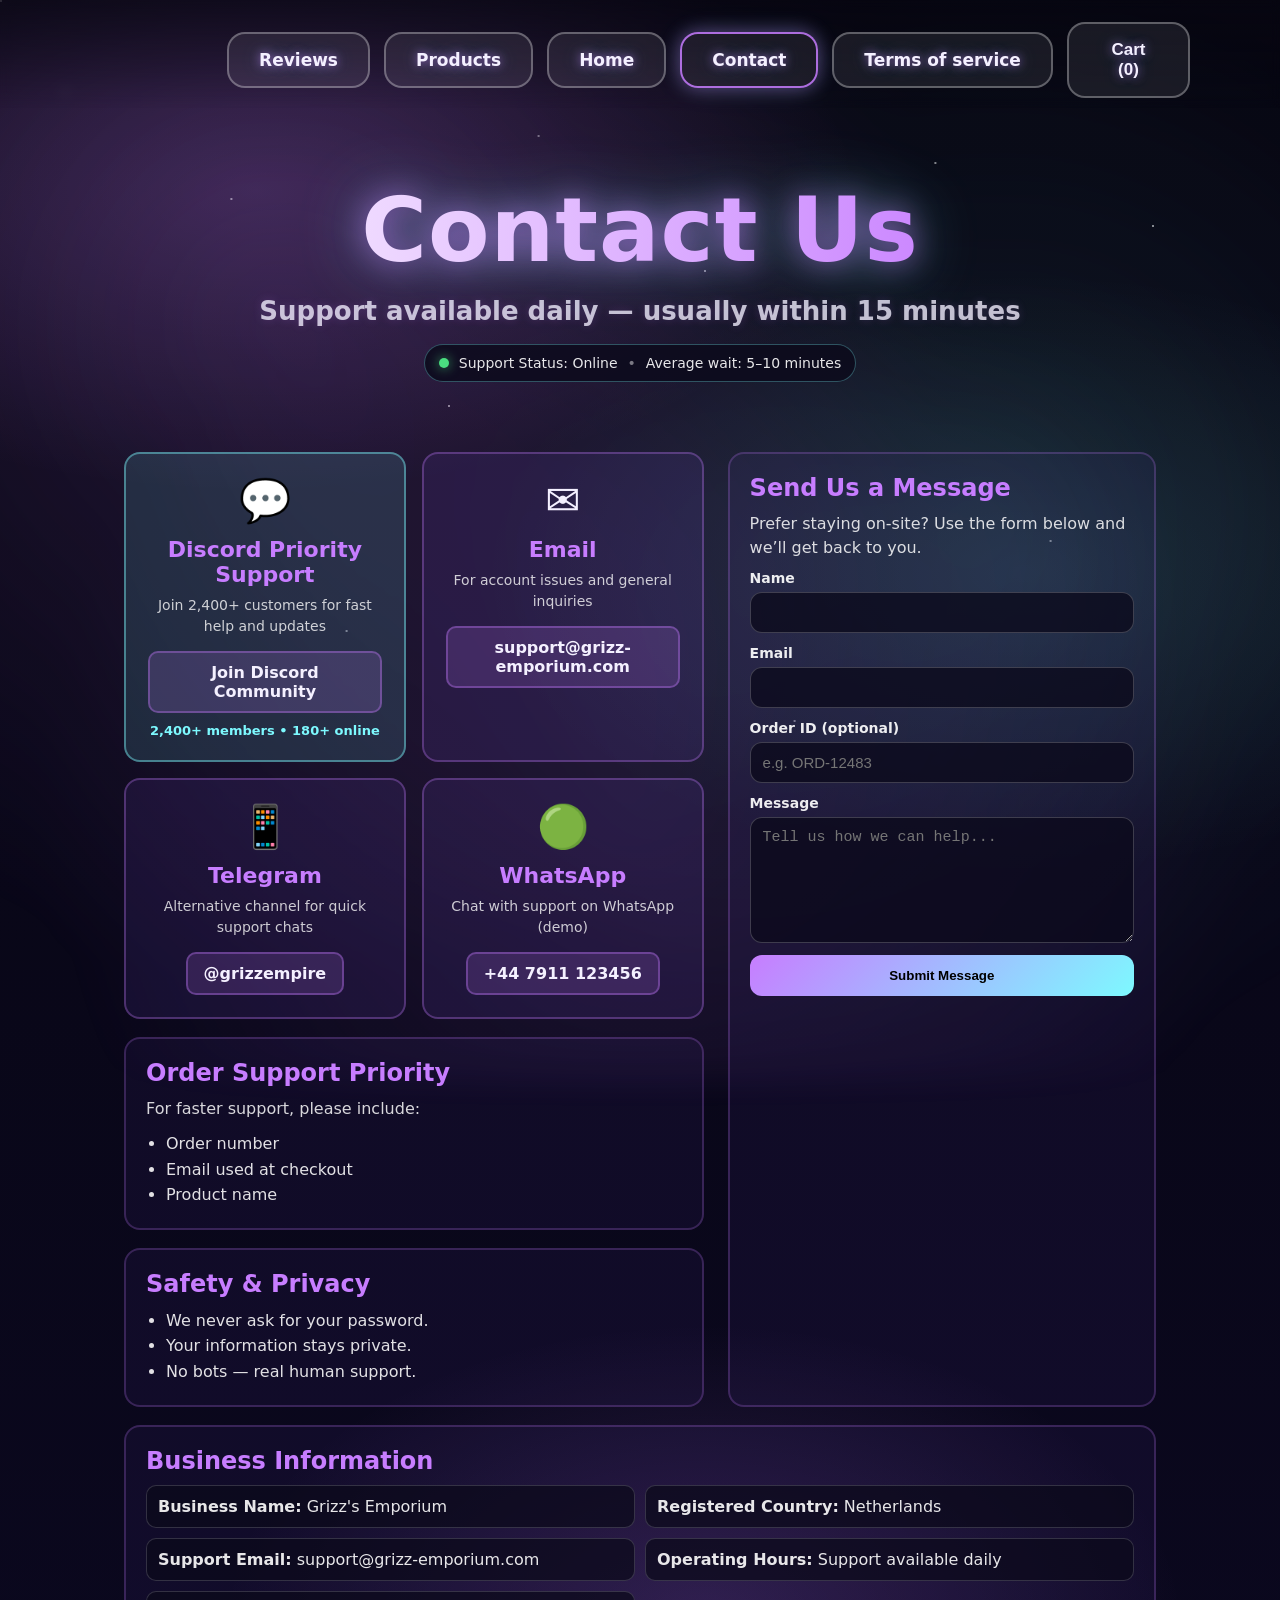
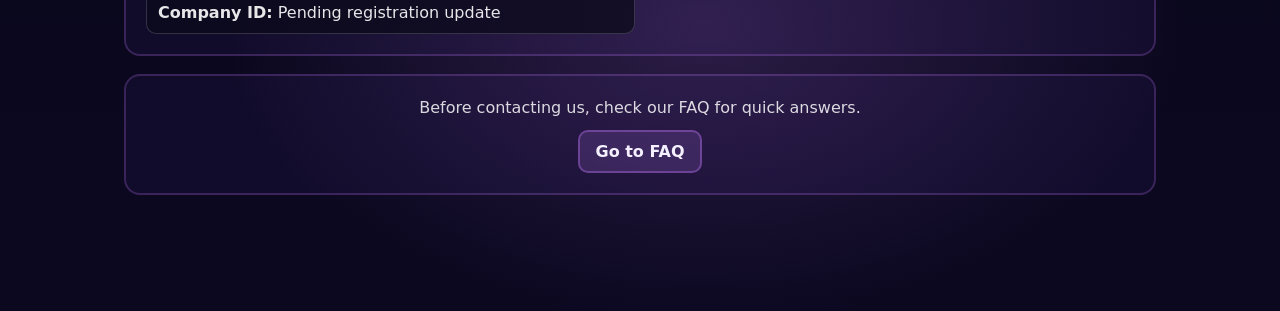
==== contact.html @ 75deea68 "Add contact.html for customer support information" ====
<!DOCTYPE html>
<html lang="en">
<head>
  <meta charset="UTF-8" />
  <title>Contact — Grizz's Emporium</title>
  <meta name="viewport" content="width=device-width, initial-scale=1.0" />
  <link rel="stylesheet" href="../Css/base.css">
  <link rel="stylesheet" href="../Css/nav.css">
  <link rel="stylesheet" href="../Css/modal.css">
  <link rel="stylesheet" href="../Css/contact.css">
</head>
<body>
  <header class="topbar">
    <nav class="nav">
      <div class="nav-spacer"></div>

      <div class="nav-links">
        <a class="nav-pill" href="review.html">Reviews</a>
        <a class="nav-pill" href="products.html">Products</a>
        <a class="nav-pill" href="index.html">Home</a>
        <a class="nav-pill is-active" href="contact.html">Contact</a>
        <a class="nav-pill" href="tos.html">Terms of service</a>
      </div>

      <button class="nav-pill nav-cart" id="cartPill" type="button">Cart (0)</button>
    </nav>
  </header>

  <main class="page">
    <section class="hero">
      <h1 class="title">Contact Us</h1>
      <p class="subtitle">Support available daily — usually within 15 minutes</p>
      <div class="status-pill" id="supportStatusPill">
        <span class="status-dot" aria-hidden="true"></span>
        <span id="supportStatusText">Support Status: Online</span>
        <span class="status-sep">•</span>
        <span id="supportWaitText">Average wait: 5–10 minutes</span>
      </div>
    </section>

    <section class="contact-section">
      <div class="contact-grid">
        <div class="contact-left">
          <div class="contact-container">
            <div class="contact-card contact-card-primary">
              <div class="contact-icon">💬</div>
              <h3>Discord Priority Support</h3>
              <p>Join 2,400+ customers for fast help and updates</p>
              <a href="https://discord.gg/grizzempire" target="_blank" rel="noopener noreferrer" class="contact-link">Join Discord Community</a>
              <div class="contact-metrics">2,400+ members • 180+ online</div>
            </div>

            <div class="contact-card">
              <div class="contact-icon">✉️</div>
              <h3>Email</h3>
              <p>For account issues and general inquiries</p>
              <a href="mailto:support@grizz-emporium.com" class="contact-link">support@grizz-emporium.com</a>
            </div>

            <div class="contact-card">
              <div class="contact-icon">📱</div>
              <h3>Telegram</h3>
              <p>Alternative channel for quick support chats</p>
              <a href="https://t.me/grizzempire" target="_blank" rel="noopener noreferrer" class="contact-link">@grizzempire</a>
            </div>

            <div class="contact-card">
              <div class="contact-icon">🟢</div>
              <h3>WhatsApp</h3>
              <p>Chat with support on WhatsApp (demo)</p>
              <a href="https://wa.me/447911123456" target="_blank" rel="noopener noreferrer" class="contact-link">+44 7911 123456</a>
            </div>
          </div>

          <div class="priority-box">
            <h2>Order Support Priority</h2>
            <p>For faster support, please include:</p>
            <ul>
              <li>Order number</li>
              <li>Email used at checkout</li>
              <li>Product name</li>
            </ul>
          </div>

          <div class="safety-box">
            <h2>Safety & Privacy</h2>
            <ul>
              <li>We never ask for your password.</li>
              <li>Your information stays private.</li>
              <li>No bots — real human support.</li>
            </ul>
          </div>
        </div>

        <div class="contact-form-wrap">
          <h2>Send Us a Message</h2>
          <p>Prefer staying on-site? Use the form below and we’ll get back to you.</p>
          <form id="contactForm" class="contact-form" novalidate>
            <label>
              Name
              <input type="text" id="contactName" name="name" required>
            </label>

            <label>
              Email
              <input type="email" id="contactEmail" name="email" required>
            </label>

            <label>
              Order ID (optional)
              <input type="text" id="contactOrderId" name="orderId" placeholder="e.g. ORD-12483">
            </label>

            <label>
              Message
              <textarea id="contactMessage" name="message" rows="6" required placeholder="Tell us how we can help..."></textarea>
            </label>

            <button class="contact-submit" type="submit">Submit Message</button>
          </form>
        </div>
      </div>

      <div class="business-info">
        <h2>Business Information</h2>
        <div class="business-grid">
          <div><strong>Business Name:</strong> Grizz's Emporium</div>
          <div><strong>Registered Country:</strong> Netherlands</div>
          <div><strong>Support Email:</strong> support@grizz-emporium.com</div>
          <div><strong>Operating Hours:</strong> Support available daily</div>
          <div><strong>Company ID:</strong> Pending registration update</div>
        </div>
      </div>

      <div class="faq-shortcut">
        <p>Before contacting us, check our FAQ for quick answers.</p>
        <a href="index.html" class="contact-link">Go to FAQ</a>
      </div>
    </section>
  </main>

  <!-- GLOBAL MODAL -->
  <div class="modal" id="modal" aria-hidden="true">
    <div class="modal-box" id="modalBox" role="dialog" aria-modal="true" aria-labelledby="modalTitle">
      <div class="modal-header">
        <button class="modal-back" id="modalBack" type="button" aria-label="Back">←</button>
        <h2 id="modalTitle">Cart</h2>
        <button class="modal-close" id="closeModal" type="button" aria-label="Close">✕</button>
      </div>
      <div class="modal-body" id="modalBody"></div>
    </div>
  </div>

  <!-- global cart scripts -->
  <script src="../Js/utils.js" defer></script>
  <script src="../Js/cart.js" defer></script>
  <script src="../Js/modal.js" defer></script>
  <script src="../Js/checkout.js" defer></script>
  <script src="../Js/contact.js" defer></script>
</body>
</html>
---- Css/base.css ----
/* 0) RESET + VARIABLES (GLOBAL) */
*{margin:0;padding:0;box-sizing:border-box}
:root{
  --bg1:#070611;
  --bg2:#0b0820;
  --glow:#c77dff;
  --glow2:#7df9ff;
  --card:rgba(180,120,255,.16);
  --card-border:rgba(220,180,255,.55);
  --text:#f4f0ff;
  --muted:rgba(244,240,255,.78);
}

/* 1) BACKGROUND (GLOBAL) */
body{
  min-height:100vh;
  font-family:system-ui,-apple-system,Segoe UI,Roboto,Arial,sans-serif;
  color:var(--text);
  overflow-x:hidden;
  background:
    radial-gradient(1000px 500px at 20% 10%, rgba(199,125,255,0.22), transparent 60%),
    radial-gradient(900px 500px at 80% 30%, rgba(125,249,255,0.12), transparent 60%),
    radial-gradient(800px 500px at 55% 85%, rgba(199,125,255,0.18), transparent 60%),
    linear-gradient(180deg,var(--bg1),var(--bg2));
  position:relative;
}
body::before{
  content:"";
  position:fixed;
  inset:0;
  pointer-events:none;
  opacity:.55;
  width:2px;height:2px;background:white;
  box-shadow:
    5vw 10vh white,18vw 22vh rgba(255,255,255,.9),
    27vw 70vh rgba(255,255,255,.8),35vw 45vh rgba(255,255,255,.9),
    42vw 15vh rgba(255,255,255,.7),55vw 30vh rgba(255,255,255,.85),
    62vw 80vh rgba(255,255,255,.75),73vw 18vh rgba(255,255,255,.9),
    82vw 60vh rgba(255,255,255,.8),90vw 25vh rgba(255,255,255,.95);
}
body::after{
  content:"";
  position:fixed;
  inset:-20%;
  pointer-events:none;
  background:
    radial-gradient(circle at 30% 40%, rgba(199,125,255,0.18), transparent 45%),
    radial-gradient(circle at 70% 55%, rgba(125,249,255,0.10), transparent 40%),
    radial-gradient(circle at 50% 80%, rgba(199,125,255,0.14), transparent 45%);
  filter:blur(18px);
  opacity:.75;
}

/* Shared layout (GLOBAL, not nav) */
.page{
  max-width:1100px;
  margin:0 auto;
  padding:18px 16px 60px;
  position:relative;
  z-index:1;
}
.hero{
  text-align:center;
  padding:52px 0 30px;
}
.title{
  font-size:clamp(50px,7vw,90px);
  font-weight:900;
  letter-spacing:1px;
  background:linear-gradient(90deg,#fff,#c77dff,#7df9ff,#fff);
  background-size:250% 100%;
  -webkit-background-clip:text;
  background-clip:text;
  color:transparent;
  filter:drop-shadow(0 0 15px rgba(199,125,255,.6)) drop-shadow(0 0 30px rgba(125,249,255,.4));
  animation:shine 3s linear infinite;
}
@keyframes shine{0%{background-position:0% 50%}100%{background-position:220% 50%}}
.subtitle{
  margin-top:14px;
  font-size:clamp(18px,2.5vw,26px);
  font-weight:600;
  color:var(--muted);
  text-shadow:0 0 10px rgba(199,125,255,.2);
}

/* 9) RESPONSIVE (GLOBAL) */
@media (max-width:900px){
  .hero{padding:40px 0 22px}
}
---- Css/nav.css ----
.topbar{
  padding:22px 14px 10px;
  position:sticky;
  top:0;
  z-index:10;
  background:linear-gradient(to bottom, rgba(7,6,17,.65), rgba(7,6,17,0));
  backdrop-filter:blur(6px);
}

.nav{
   max-width:1100px;
  margin:0 auto;
  display:grid;
  grid-template-columns: 1fr auto 1fr;
  align-items:center;
  gap:14px;
}

/* Bigger buttons */
.nav-pill{
  text-decoration:none;
  color:var(--text);

  padding:16px 30px;
  border-radius:18px;
  border:2px solid rgba(255,255,255,.3);
  background:rgba(255,255,255,.08);

  font-weight:800;
  font-size:17px;
  transition:all .3s ease;

  text-shadow:0 0 10px rgba(199,125,255,.6),0 0 20px rgba(125,249,255,.3);
}

.nav-pill:hover{
  transform:translateY(-4px) scale(1.05);
  border-color:var(--glow);
  background:linear-gradient(90deg, rgba(199,125,255,.25), rgba(125,249,255,.25));
  box-shadow:0 0 20px rgba(199,125,255,.6),0 0 40px rgba(125,249,255,.4);
  animation:navGlow 1.5s infinite alternate;
}

@keyframes navGlow{
  from{box-shadow:0 0 15px rgba(199,125,255,.4),0 0 30px rgba(125,249,255,.2)}
  to{box-shadow:0 0 30px rgba(199,125,255,.8),0 0 60px rgba(125,249,255,.6)}
}

.nav-pill.is-active{
  border-color:rgba(199,125,255,.85);
  box-shadow:0 0 18px rgba(199,125,255,.35),0 0 26px rgba(125,249,255,.18);
}

/* Cart stays right, nav stays centered */

.nav-cart{
  justify-self:end; /* Cart stays right, links stay centered */
  cursor:pointer;
}

.nav-links{
  display:flex;
  justify-content:center; /* THIS centers the links perfectly */
  gap:14px;
  flex-wrap:wrap;
}

/* Mobile: let cart drop under */
@media (max-width: 700px){
  .nav{
    padding-right: 0;
  }
  .nav-cart{
    position:static;
    transform:none;
  }
}
---- Css/modal.css ----
.modal{
  position:fixed;
  inset:0;
  display:none;
  place-items:center;
  padding:18px;
  background:rgba(0,0,0,.55);
  z-index:999;
}
.modal.is-open{display:grid}
.modal-box{
  width:min(900px,100%);
  max-height:80vh;
  display:flex;
  flex-direction:column;
  overflow:hidden;
  border-radius:22px;
  border:2px solid rgba(220,180,255,.65);
  background:rgba(20,12,45,.85);
  backdrop-filter:blur(12px);
  box-shadow:0 0 30px rgba(199,125,255,.25),0 0 55px rgba(125,249,255,.12);
}
.modal-header{
  display:grid;
  grid-template-columns:44px 1fr 44px;
  align-items:center;
  padding:14px;
  border-bottom:1px solid rgba(255,255,255,.12);
}
.modal-header h2{margin:0;text-align:center;font-size:20px;font-weight:900}
.modal-close,.modal-back{
  background:rgba(255,255,255,.06);
  border:1px solid rgba(255,255,255,.12);
  color:var(--text);
  cursor:pointer;
  width:44px;height:40px;
  border-radius:14px;
  font-size:18px;
}
.modal-close:hover,.modal-back:hover{
  border-color:rgba(199,125,255,.85);
  box-shadow:0 0 16px rgba(199,125,255,.25);
}
.modal-body{flex:1;overflow-y:auto;padding:14px}
.coming-soon{
  padding:18px;
  border-radius:18px;
  border:1px solid rgba(255,255,255,.12);
  background:rgba(255,255,255,.06);
}
.toast{
  position:fixed;
  left:50%;
  bottom:18px;
  transform:translateX(-50%) translateY(20px);
  opacity:0;
  padding:10px 14px;
  border-radius:16px;
  border:1px solid rgba(255,255,255,.12);
  background:rgba(20,12,45,.9);
  color:var(--text);
  font-weight:800;
  transition:opacity .2s ease, transform .2s ease;
  z-index:1000;
}
.toast.is-show{opacity:1;transform:translateX(-50%) translateY(0)}


.pay-grid{
  display:grid;
  grid-template-columns:repeat(2, 1fr);
  gap:12px;
}

.pay-card{
  padding:16px;
  border-radius:16px;
  border:1px solid rgba(255,255,255,0.12);
  background: rgba(255,255,255,0.06);
  text-align:center;
  font-weight:900;
  cursor:pointer;
}

.pay-card:hover{
  border-color: rgba(199,125,255,0.8);
  box-shadow: 0 0 16px rgba(199,125,255,0.18);
}

.pay-card.is-selected{
  border-color: rgba(199,125,255,0.9);
  box-shadow: 0 0 18px rgba(199,125,255,0.3), 0 0 28px rgba(125,249,255,0.12);
}

/* cart + form styles (needed on all pages) */
.cart-list{display:grid;gap:12px}
.cart-row{
  display:grid;
  grid-template-columns:1fr auto;
  gap:10px;
  align-items:center;
  padding:14px;
  border-radius:16px;
  border:1px solid rgba(255,255,255,.12);
  background:rgba(255,255,255,.06);
}
.cart-name{font-weight:900}
.cart-meta{color:rgba(244,240,255,.78);font-size:14px;margin-top:4px}
.cart-price{font-weight:900;white-space:nowrap}
.cart-actions{display:flex;justify-content:space-between;gap:10px;margin-top:14px}
.btn-main{
  border:2px solid rgba(255,255,255,.18);
  background:rgba(255,255,255,.08);
  color:var(--text);
  padding:10px 14px;
  border-radius:14px;
  cursor:pointer;
  font-weight:900;
}
.btn-main:hover{border-color:rgba(199,125,255,.85);box-shadow:0 0 16px rgba(199,125,255,.25)}
.btn-danger{
  border:2px solid rgba(255,255,255,.18);
  background:rgba(255,80,80,.12);
  color:var(--text);
  padding:10px 14px;
  border-radius:14px;
  cursor:pointer;
  font-weight:900;
}
.form-grid{display:grid;grid-template-columns:1fr 1fr;gap:12px}
.form-grid label{font-weight:800;font-size:14px;color:rgba(244,240,255,.9)}
.input{
  width:100%;
  margin-top:6px;
  padding:10px 12px;
  border-radius:14px;
  border:1px solid rgba(255,255,255,.14);
  background:rgba(255,255,255,.06);
  color:var(--text);
  outline:none;
}
.input:focus{border-color:rgba(199,125,255,.85);box-shadow:0 0 16px rgba(199,125,255,.18)}

/* Select styling */
select.input{
  appearance:none;
  background-image:url('data:image/svg+xml;utf8,<svg xmlns="http://www.w3.org/2000/svg" viewBox="0 0 12 8"><path fill="%23f4f0ff" d="M1 1l5 5 5-5"/></svg>');
  background-repeat:no-repeat;
  background-position:right 10px center;
  background-size:12px;
  padding-right:36px;
  background-color:rgba(255,255,255,.08);
  color:var(--text);
  max-height:200px;
  overflow-y:auto;
}

select.input option{
  background:rgba(20,12,45,.95);
  color:var(--text);
  padding:8px;
  border:none;
  margin:2px 0;
}

select.input option:hover{
  background:rgba(199,125,255,.3);
}

select.input option:checked{
  background:rgba(199,125,255,.4);
  color:var(--text);
}
---- Css/contact.css ----
.contact-section {
  max-width: 1200px;
  margin: 0 auto;
  padding: 40px 18px 56px;
}

.status-pill {
  margin: 18px auto 0;
  width: fit-content;
  display: flex;
  align-items: center;
  gap: 10px;
  padding: 10px 14px;
  border-radius: 999px;
  border: 1px solid rgba(125, 249, 255, 0.3);
  background: rgba(12, 10, 28, 0.82);
  font-size: 14px;
  color: rgba(255, 255, 255, 0.9);
}

.status-dot {
  width: 10px;
  height: 10px;
  border-radius: 50%;
  background: #4ade80;
  box-shadow: 0 0 12px rgba(74, 222, 128, 0.75);
}

.status-sep {
  color: rgba(255, 255, 255, 0.45);
}

.contact-grid {
  display: grid;
  grid-template-columns: 1.15fr .85fr;
  gap: 24px;
}

.contact-container {
  display: grid;
  grid-template-columns: repeat(auto-fit, minmax(250px, 1fr));
  gap: 16px;
}

.contact-card {
  background: rgba(139, 92, 246, 0.1);
  border: 2px solid rgba(199, 125, 255, 0.3);
  border-radius: 16px;
  padding: 22px;
  text-align: center;
  transition: all .25s ease;
}

.contact-card-primary {
  border-color: rgba(125, 249, 255, 0.42);
  background: rgba(125, 249, 255, 0.12);
}

.contact-card:hover {
  transform: translateY(-3px);
  border-color: rgba(199, 125, 255, 0.68);
}

.contact-icon {
  font-size: 42px;
  margin-bottom: 12px;
}

.contact-card h3 {
  font-size: 22px;
  font-weight: 700;
  color: #c77dff;
  margin-bottom: 8px;
}

.contact-card p {
  color: rgba(255, 255, 255, 0.78);
  margin-bottom: 14px;
  font-size: 14px;
  line-height: 1.5;
}

.contact-metrics {
  margin-top: 10px;
  color: #7df9ff;
  font-size: 13px;
  font-weight: 700;
}

.contact-link {
  display: inline-block;
  color: var(--text);
  text-decoration: none;
  font-weight: 700;
  padding: 10px 16px;
  border: 2px solid rgba(199, 125, 255, 0.35);
  border-radius: 10px;
  transition: all .25s ease;
  background: rgba(199, 125, 255, 0.16);
}

.contact-link:hover {
  background: rgba(199, 125, 255, 0.28);
  border-color: #c77dff;
}

.priority-box,
.safety-box,
.contact-form-wrap,
.business-info,
.faq-shortcut {
  margin-top: 18px;
  background: rgba(139, 92, 246, 0.06);
  border: 2px solid rgba(199, 125, 255, 0.22);
  border-radius: 16px;
  padding: 20px;
}

.contact-form-wrap {
  margin-top: 0;
}

.priority-box h2,
.safety-box h2,
.contact-form-wrap h2,
.business-info h2 {
  font-size: 24px;
  font-weight: 700;
  color: #c77dff;
  margin-bottom: 10px;
}

.priority-box p,
.contact-form-wrap p,
.faq-shortcut p {
  color: rgba(255, 255, 255, 0.84);
  margin-bottom: 10px;
  line-height: 1.5;
}

.priority-box ul,
.safety-box ul {
  margin: 0;
  padding-left: 20px;
  color: rgba(255, 255, 255, 0.88);
  line-height: 1.6;
}

.contact-form {
  display: grid;
  gap: 12px;
}

.contact-form label {
  display: grid;
  gap: 6px;
  font-weight: 700;
  color: rgba(255, 255, 255, 0.92);
  font-size: 14px;
}

.contact-form input,
.contact-form textarea {
  width: 100%;
  border-radius: 12px;
  border: 1px solid rgba(255, 255, 255, 0.2);
  background: rgba(12, 10, 28, 0.78);
  color: var(--text);
  padding: 11px 12px;
  font-size: 15px;
  outline: none;
}

.contact-form input:focus,
.contact-form textarea:focus {
  border-color: rgba(199, 125, 255, 0.9);
  box-shadow: 0 0 0 2px rgba(199, 125, 255, 0.16);
}

.contact-submit {
  border: none;
  border-radius: 12px;
  background: linear-gradient(135deg, #c77dff, #7df9ff);
  color: #000;
  font-weight: 900;
  padding: 13px 14px;
  cursor: pointer;
}

.contact-submit:hover {
  filter: brightness(1.05);
}

.business-grid {
  display: grid;
  grid-template-columns: repeat(2, 1fr);
  gap: 10px;
}

.business-grid div {
  padding: 11px;
  border-radius: 10px;
  border: 1px solid rgba(255, 255, 255, 0.16);
  background: rgba(12, 10, 28, 0.74);
  color: rgba(255, 255, 255, 0.9);
}

.faq-shortcut {
  text-align: center;
}

@media (max-width: 960px) {
  .contact-grid {
    grid-template-columns: 1fr;
  }

  .business-grid {
    grid-template-columns: 1fr;
  }

  .status-pill {
    flex-wrap: wrap;
    justify-content: center;
  }
}
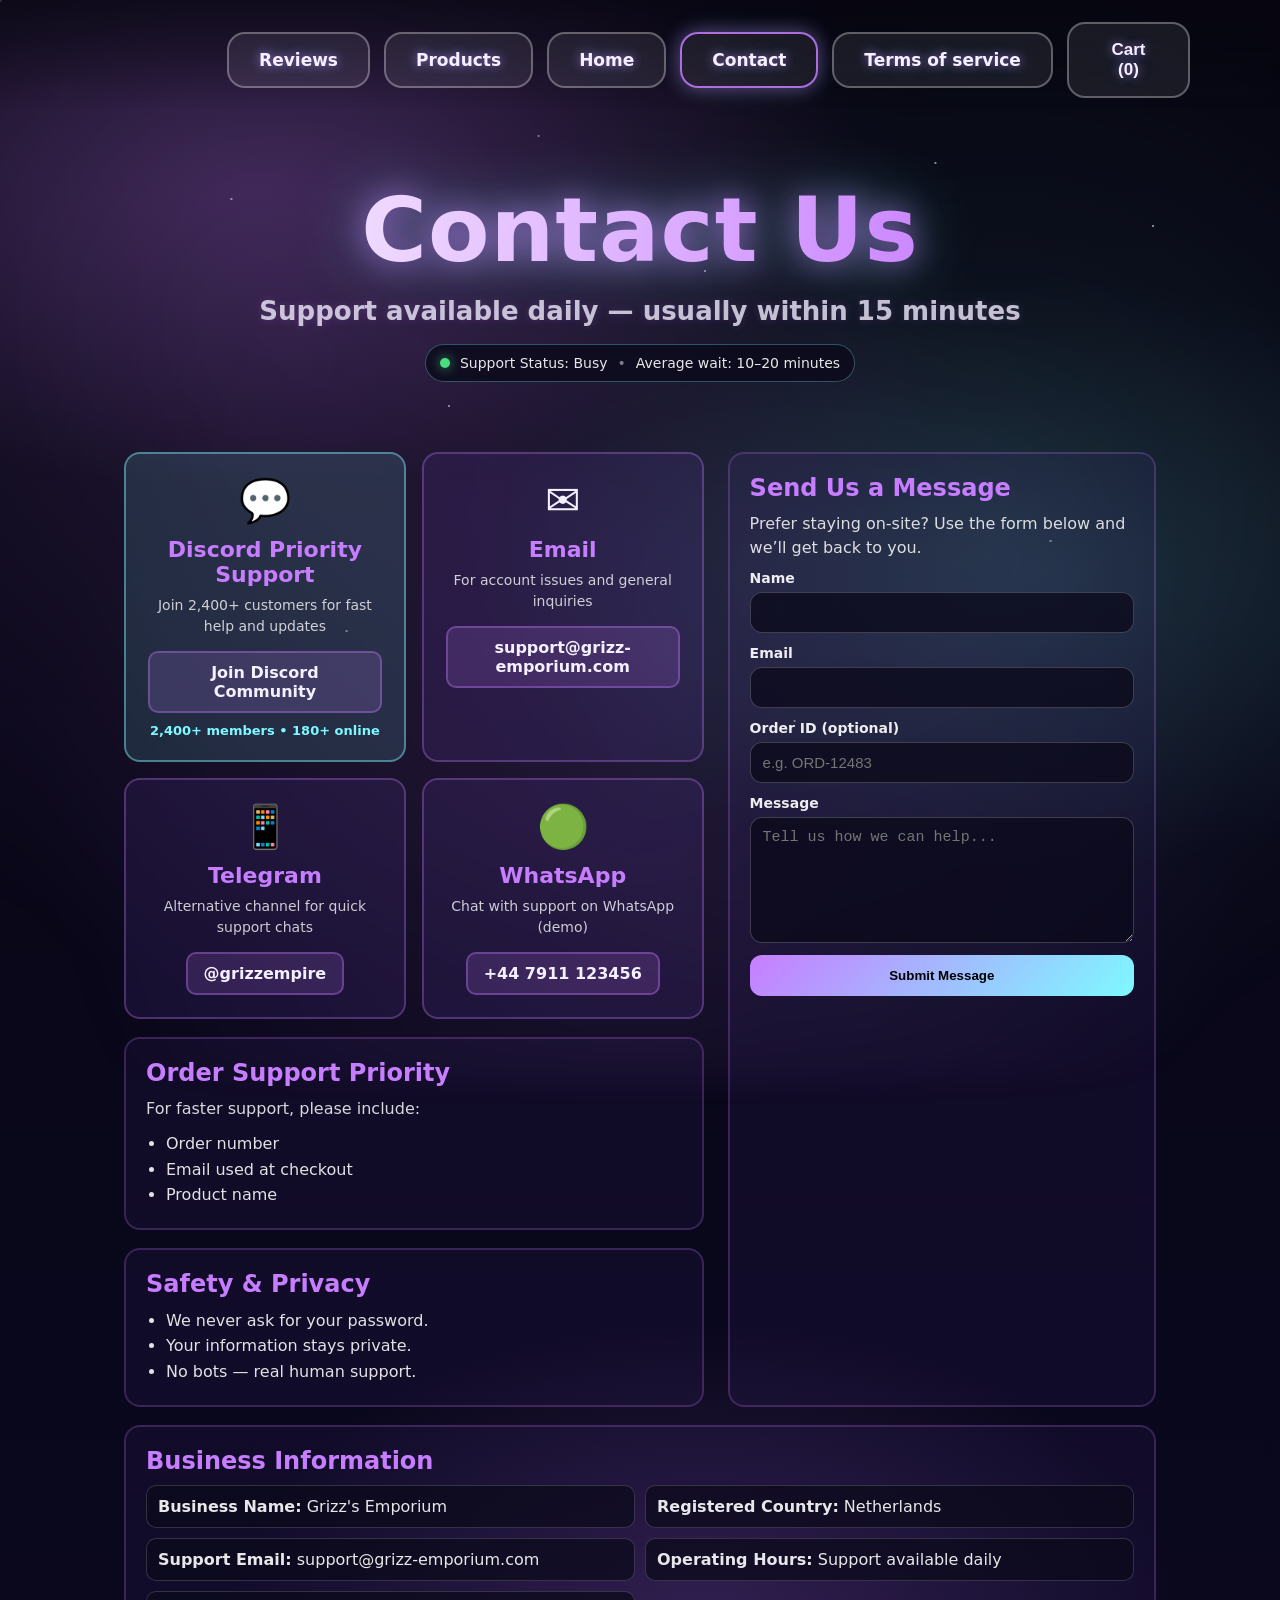
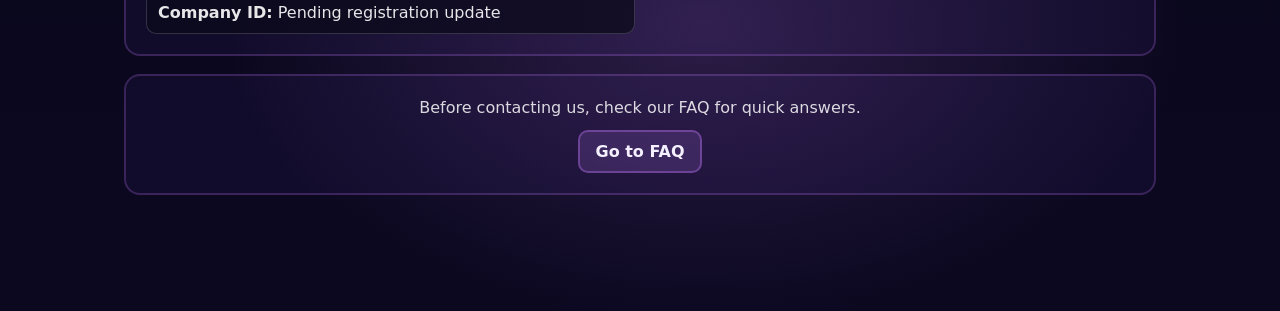
==== commit e548d2ca: "Update contact.html" ====
--- a/contact.html
+++ b/contact.html
@@ -4,10 +4,10 @@
   <meta charset="UTF-8" />
   <title>Contact — Grizz's Emporium</title>
   <meta name="viewport" content="width=device-width, initial-scale=1.0" />
-  <link rel="stylesheet" href="../Css/base.css">
-  <link rel="stylesheet" href="../Css/nav.css">
-  <link rel="stylesheet" href="../Css/modal.css">
-  <link rel="stylesheet" href="../Css/contact.css">
+  <link rel="stylesheet" href="Css/base.css">
+  <link rel="stylesheet" href="Css/nav.css">
+  <link rel="stylesheet" href="Css/modal.css">
+  <link rel="stylesheet" href="Css/contact.css">
 </head>
 <body>
   <header class="topbar">
@@ -152,10 +152,10 @@
   </div>
 
   <!-- global cart scripts -->
-  <script src="../Js/utils.js" defer></script>
-  <script src="../Js/cart.js" defer></script>
-  <script src="../Js/modal.js" defer></script>
-  <script src="../Js/checkout.js" defer></script>
-  <script src="../Js/contact.js" defer></script>
+  <script src="Js/utils.js" defer></script>
+  <script src="Js/cart.js" defer></script>
+  <script src="Js/modal.js" defer></script>
+  <script src="Js/checkout.js" defer></script>
+  <script src="Js/contact.js" defer></script>
 </body>
 </html>
